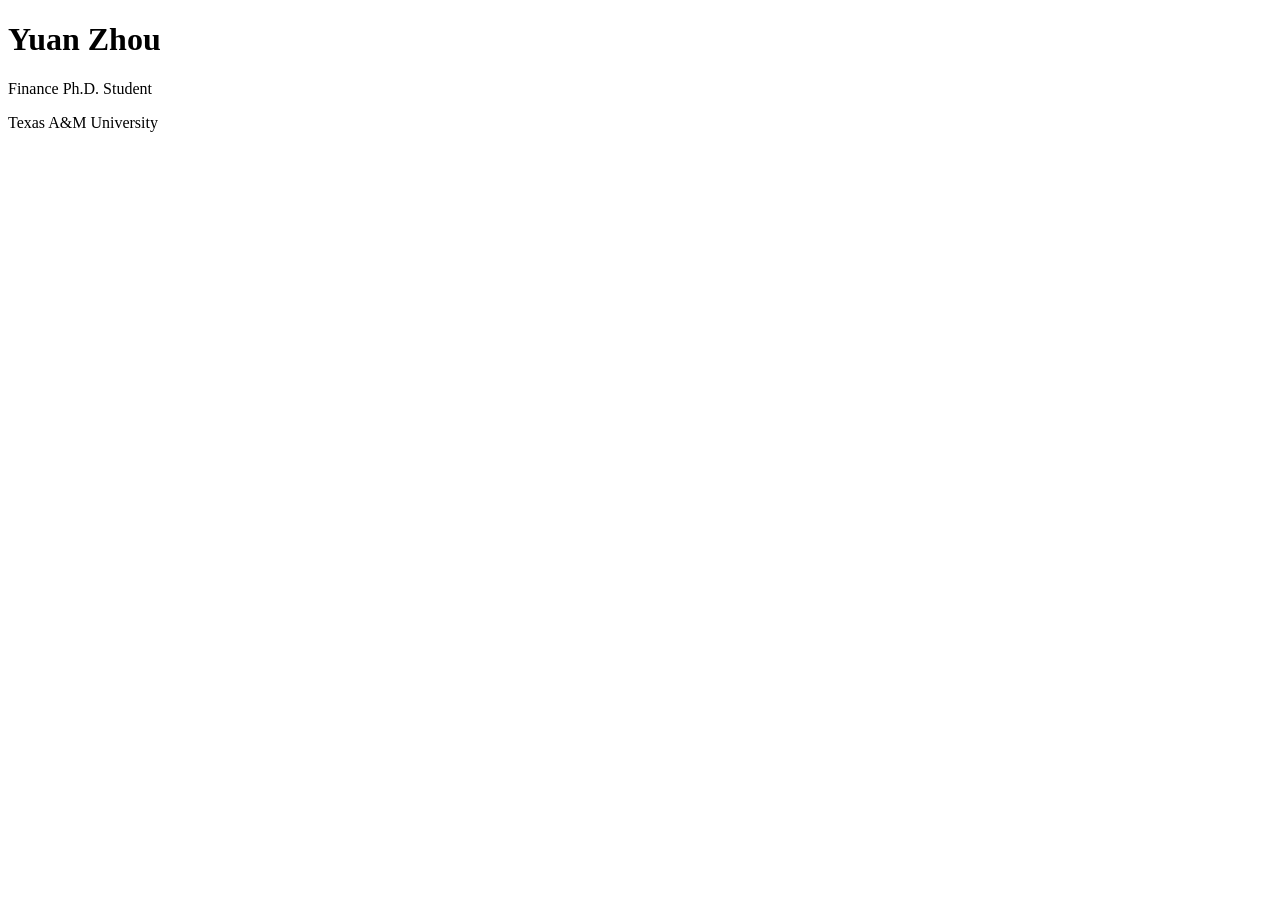
==== index.html @ 40436b4b "Create initial homepage" ====
<!DOCTYPE html>
<html>
<head>
    <meta charset="UTF-8">
    <title>Yuan Zhou</title>
</head>

<body>
    <h1>Yuan Zhou</h1>

    <p>Finance Ph.D. Student</p>

    <p>Texas A&M University</p>
</body>
</html>
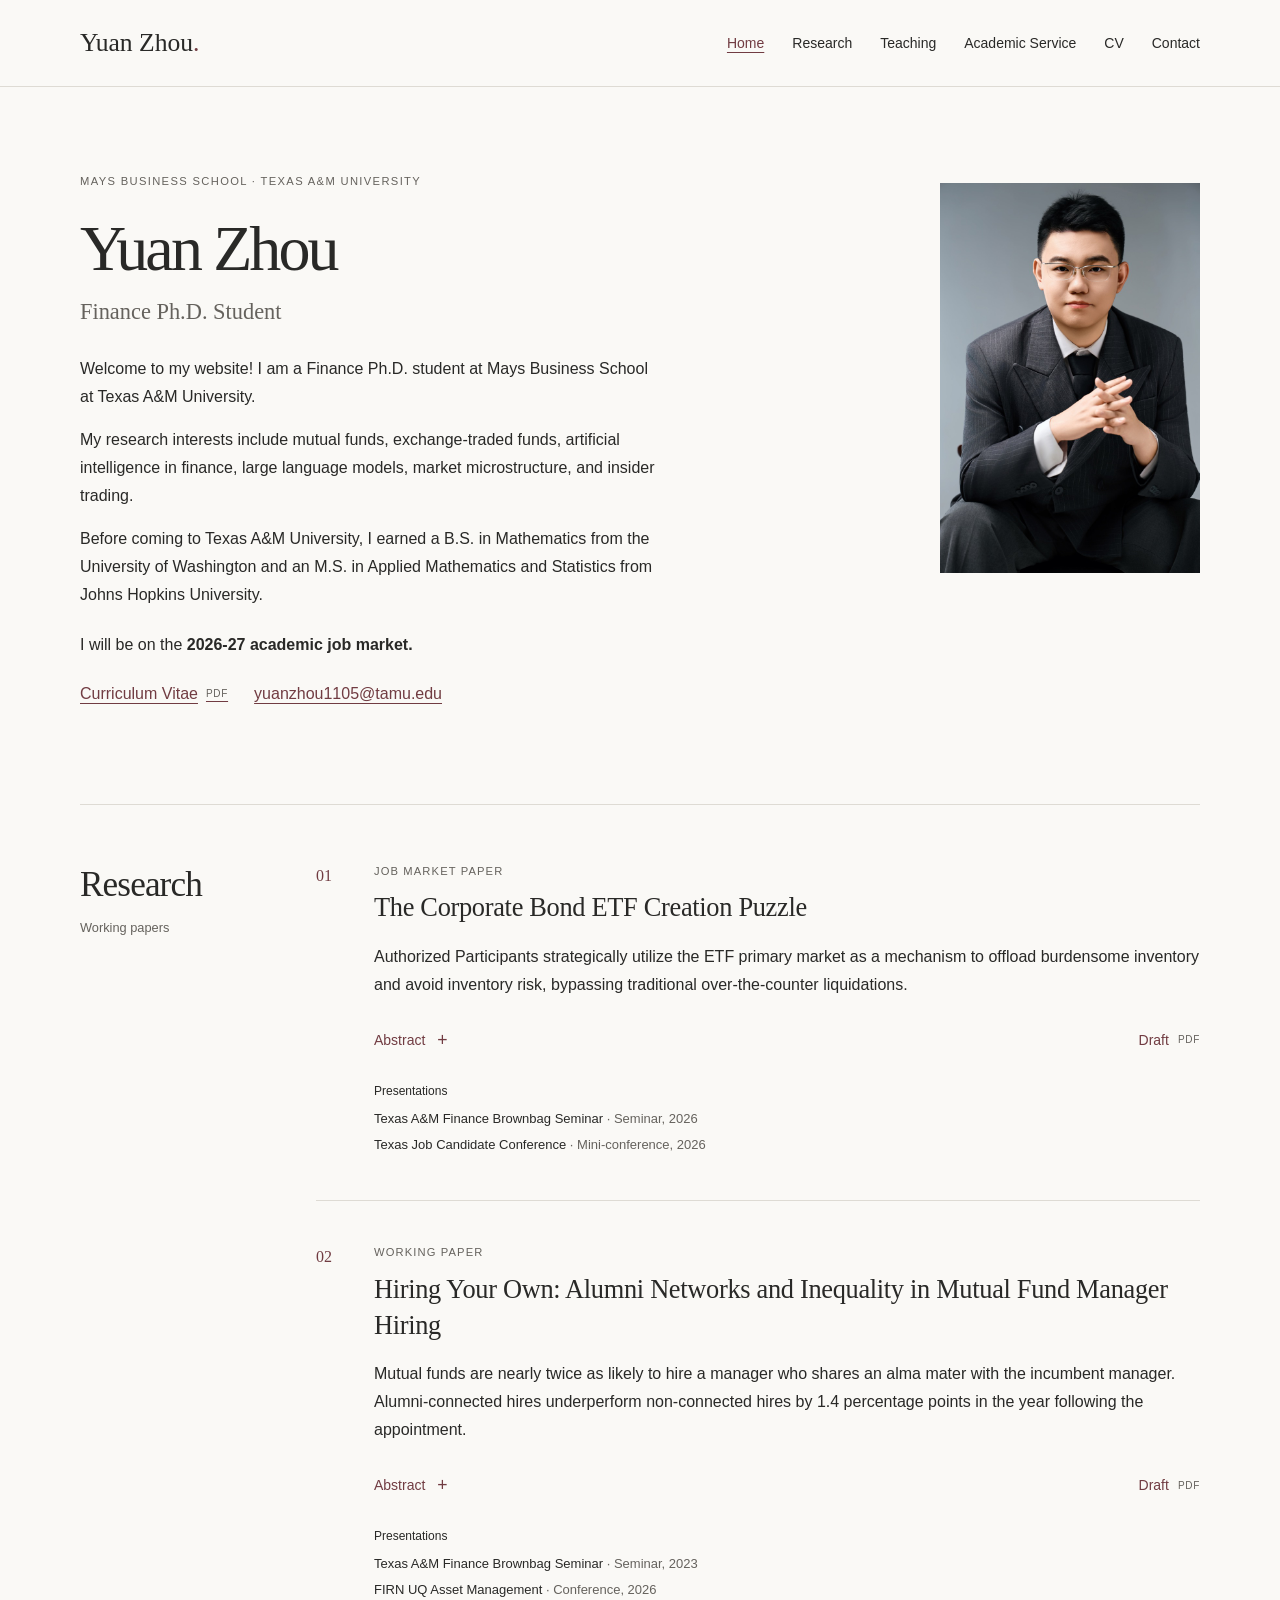
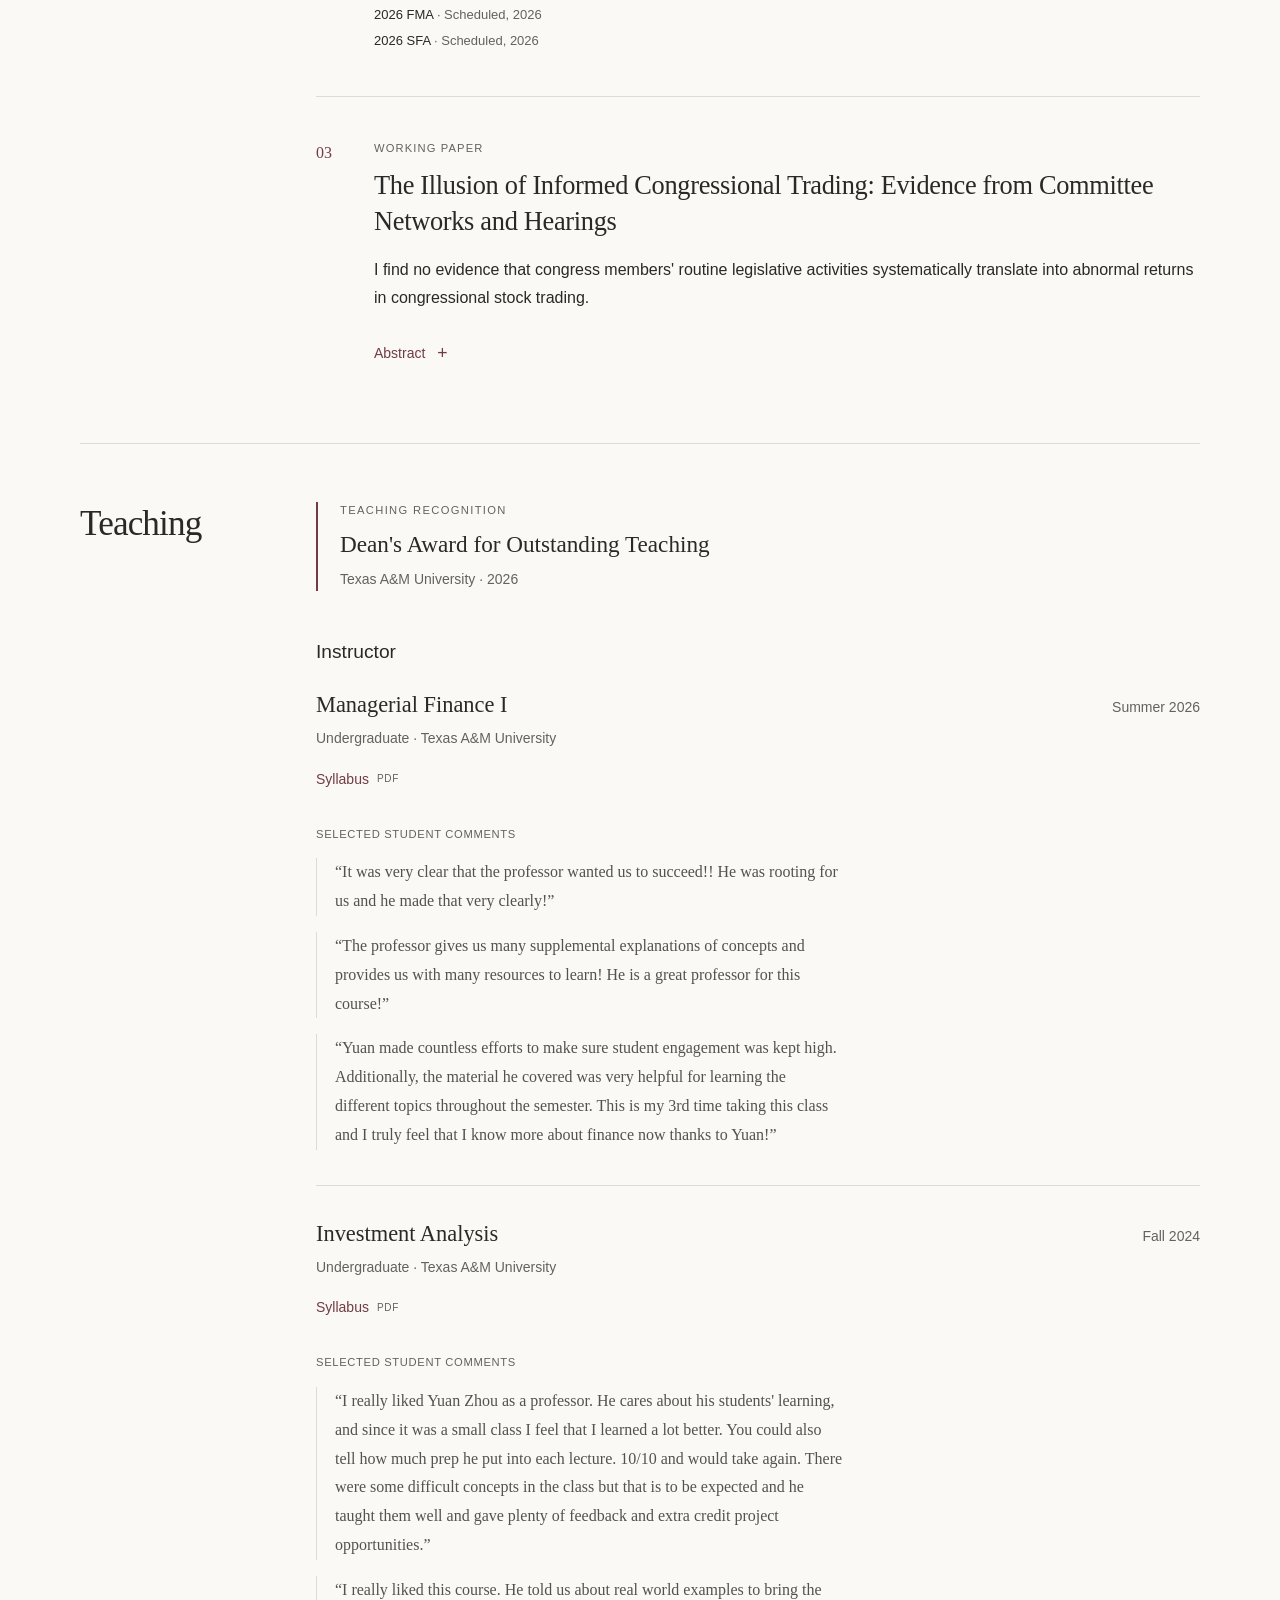
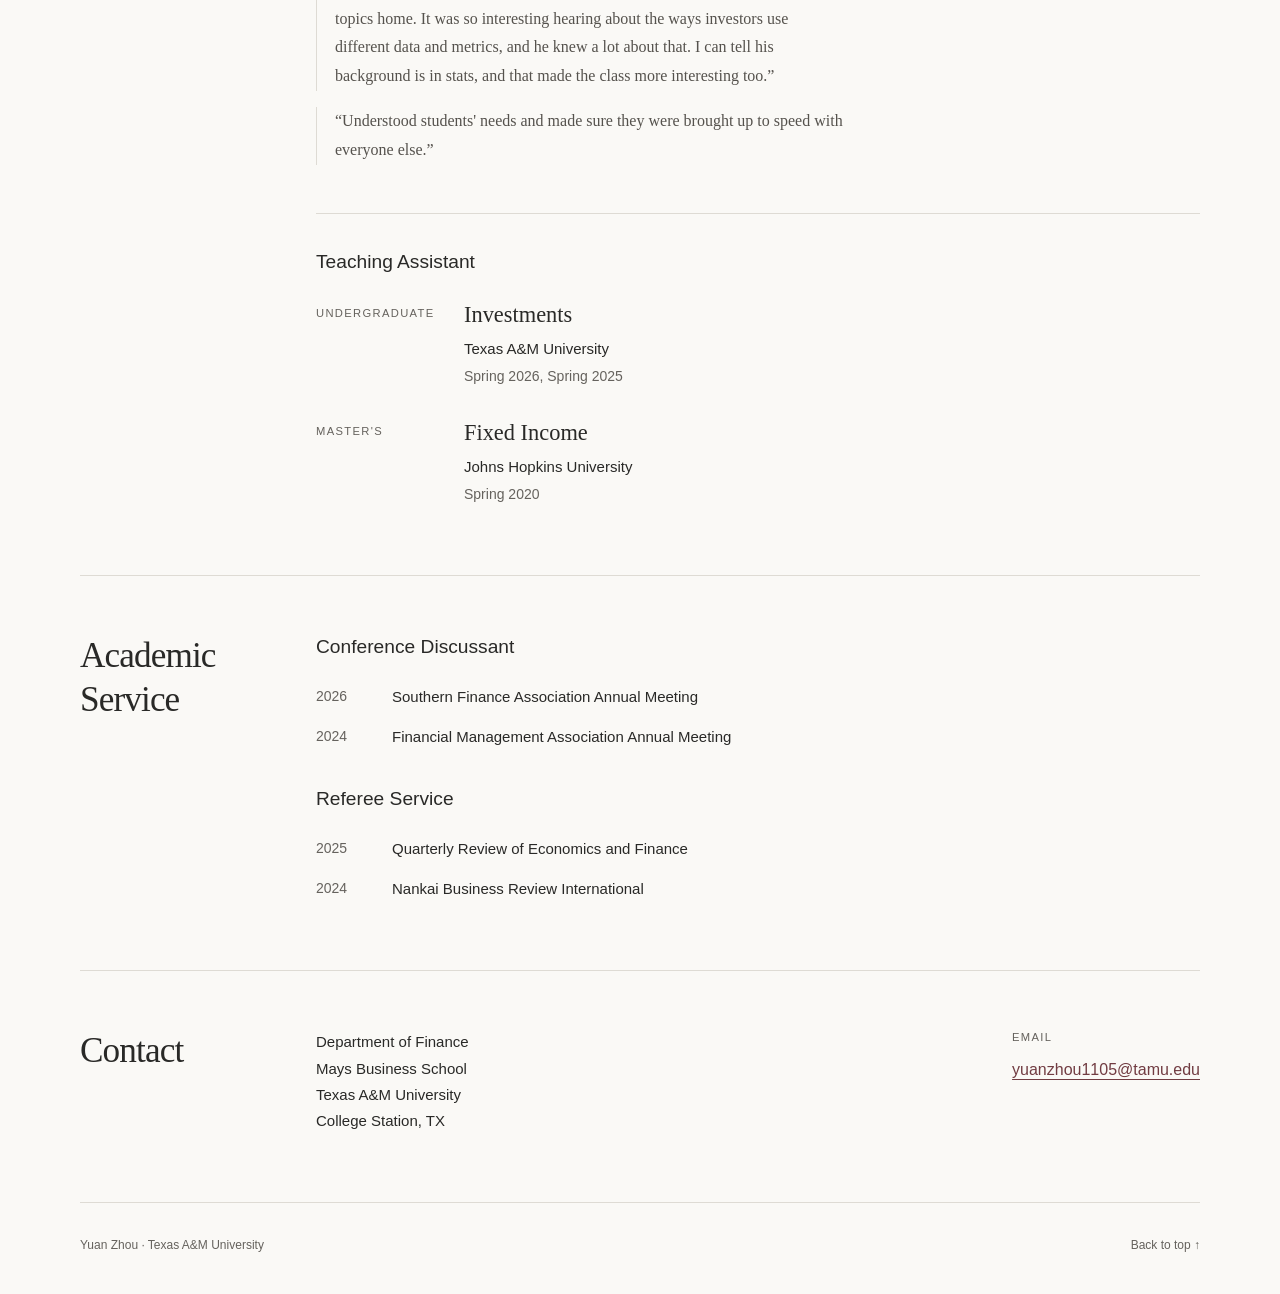
==== commit 39edaf6a: "Launch academic website" ====
--- a/index.html
+++ b/index.html
@@ -1,15 +1,276 @@
 <!DOCTYPE html>
-<html>
+<html lang="en">
 <head>
-    <meta charset="UTF-8">
-    <title>Yuan Zhou</title>
+  <meta charset="utf-8">
+  <meta name="viewport" content="width=device-width, initial-scale=1">
+  <meta name="description" content="Yuan Zhou, Finance Ph.D. Student at Mays Business School, Texas A&amp;M University. Research, teaching, and academic service.">
+  <meta name="theme-color" content="#faf9f6">
+  <meta property="og:type" content="website">
+  <meta property="og:title" content="Yuan Zhou | Finance Ph.D. Student at Texas A&amp;M University">
+  <meta property="og:description" content="Research and teaching at Mays Business School, Texas A&amp;M University. On the 2026-27 academic job market.">
+  <meta property="og:url" content="https://yuanzhou1105.github.io/">
+  <meta property="og:image" content="https://yuanzhou1105.github.io/assets/images/profile/yuan-zhou.jpg">
+  <meta property="og:image:alt" content="Portrait of Yuan Zhou">
+  <title>Yuan Zhou | Finance Ph.D. Student at Texas A&amp;M University</title>
+  <link rel="canonical" href="https://yuanzhou1105.github.io/">
+  <link rel="icon" href="data:,">
+  <link rel="stylesheet" href="css/style.css">
+  <script src="js/main.js" defer></script>
+  <script type="application/ld+json">
+  {
+    "@context": "https://schema.org",
+    "@type": "ProfilePage",
+    "url": "https://yuanzhou1105.github.io/",
+    "name": "Yuan Zhou | Finance Ph.D. Student at Texas A&M University",
+    "mainEntity": {
+      "@type": "Person",
+      "name": "Yuan Zhou",
+      "url": "https://yuanzhou1105.github.io/",
+      "image": "https://yuanzhou1105.github.io/assets/images/profile/yuan-zhou.jpg",
+      "jobTitle": "Finance Ph.D. Student",
+      "affiliation": {
+        "@type": "Organization",
+        "name": "Mays Business School",
+        "parentOrganization": {
+          "@type": "CollegeOrUniversity",
+          "name": "Texas A&M University"
+        }
+      }
+    }
+  }
+  </script>
 </head>
-
 <body>
-    <h1>Yuan Zhou</h1>
-
-    <p>Finance Ph.D. Student</p>
-
-    <p>Texas A&M University</p>
+  <a class="skip-link" href="#main">Skip to content</a>
+
+  <header class="site-header">
+    <div class="header-inner page-width">
+      <a class="wordmark" href="#home" aria-label="Yuan Zhou, home">Yuan Zhou<span aria-hidden="true">.</span></a>
+      <button class="nav-toggle" type="button" aria-expanded="false" aria-controls="site-navigation" hidden>Menu</button>
+      <nav id="site-navigation" class="site-navigation" aria-label="Main navigation">
+        <a href="#home">Home</a>
+        <a href="#research">Research</a>
+        <a href="#teaching">Teaching</a>
+        <a href="#academic-service">Academic Service</a>
+        <a href="assets/files/cv/Yuan_Zhou_CV.pdf" aria-label="CV, Yuan Zhou (PDF)">CV</a>
+        <a href="#contact">Contact</a>
+      </nav>
+    </div>
+  </header>
+
+  <main id="main" class="page-width" tabindex="-1">
+    <!-- Factual source: content/website_content.md. Keep both files in sync. -->
+    <section id="home" class="home-section" aria-labelledby="home-title">
+      <div class="introduction">
+        <p class="eyebrow">Mays Business School · Texas A&amp;M University</p>
+        <h1 id="home-title">Yuan Zhou</h1>
+        <p class="position">Finance Ph.D. Student</p>
+        <div class="biography">
+          <p>Welcome to my website! I am a Finance Ph.D. student at Mays Business School at Texas A&amp;M University.</p>
+          <p>My research interests include mutual funds, exchange-traded funds, artificial intelligence in finance, large language models, market microstructure, and insider trading.</p>
+          <p>Before coming to Texas A&amp;M University, I earned a B.S. in Mathematics from the University of Washington and an M.S. in Applied Mathematics and Statistics from Johns Hopkins University.</p>
+        </div>
+        <p class="job-market">I will be on the <strong>2026-27 academic job market.</strong></p>
+        <div class="profile-links">
+          <a class="text-link" href="assets/files/cv/Yuan_Zhou_CV.pdf">Curriculum Vitae <span class="file-kind">PDF</span></a>
+          <a class="text-link" href="mailto:yuanzhou1105@tamu.edu">yuanzhou1105@tamu.edu</a>
+        </div>
+      </div>
+      <figure class="portrait">
+        <img src="assets/images/profile/yuan-zhou.jpg" alt="Portrait of Yuan Zhou" width="800" height="1200" fetchpriority="high" decoding="async">
+      </figure>
+    </section>
+
+    <section id="research" class="section-grid" aria-labelledby="research-title">
+      <div class="section-heading">
+        <h2 id="research-title">Research</h2>
+        <p>Working papers</p>
+      </div>
+      <div class="section-body papers">
+        <!-- Each article is self-contained. Omit any link without a real destination. -->
+        <article class="paper" id="creation-puzzle" aria-labelledby="creation-title">
+          <span class="paper-number" aria-hidden="true">01</span>
+          <div class="paper-content">
+            <p class="paper-status">Job Market Paper</p>
+            <h3 id="creation-title">The Corporate Bond ETF Creation Puzzle</h3>
+            <p class="paper-summary">Authorized Participants strategically utilize the ETF primary market as a mechanism to offload burdensome inventory and avoid inventory risk, bypassing traditional over-the-counter liquidations.</p>
+            <div class="paper-actions">
+              <details class="abstract">
+                <summary>Abstract<span class="visually-hidden">: The Corporate Bond ETF Creation Puzzle</span></summary>
+                <div class="abstract-text">
+                  <p>Standard ETF arbitrage dictates that authorized participants (APs) create shares only when the fund trades at a premium. I document a "creation puzzle" in corporate bond ETFs: across a sample of 211 U.S. funds, 15.7% of primary market creations occur while the ETF trades at a discount to its net asset value (NAV). Using daily fund holdings and bond transactions, I show that this phenomenon is driven by AP inventory constraints rather than traditional price arbitrage. Specifically, APs selectively deliver hard-to-price bonds subject to elevated inventory pressure into ETF creation baskets. Following delivery, these bonds underperform by an average of 5.5 basis points over the subsequent 20 trading days. Furthermore, relative to a matched sample of non-delivered bonds, the delivered assets experience significant dealer sell-offs. These findings suggest that APs strategically utilize the ETF primary market as a mechanism to offload burdensome inventory and avoid inventory risk, bypassing traditional over-the-counter (OTC) liquidations.</p>
+                </div>
+              </details>
+              <a class="paper-link" href="assets/files/papers/Creation_Puzzle.pdf">Draft <span class="file-kind">PDF</span><span class="visually-hidden">: The Corporate Bond ETF Creation Puzzle</span></a>
+            </div>
+            <div class="presentations">
+              <h4>Presentations</h4>
+              <ul>
+                <li>Texas A&amp;M Finance Brownbag Seminar <span>· Seminar, 2026</span></li>
+                <li>Texas Job Candidate Conference <span>· Mini-conference, 2026</span></li>
+              </ul>
+            </div>
+          </div>
+        </article>
+
+        <article class="paper" id="hiring-your-own" aria-labelledby="hiring-title">
+          <span class="paper-number" aria-hidden="true">02</span>
+          <div class="paper-content">
+            <p class="paper-status">Working Paper</p>
+            <h3 id="hiring-title">Hiring Your Own: Alumni Networks and Inequality in Mutual Fund Manager Hiring</h3>
+            <p class="paper-summary">Mutual funds are nearly twice as likely to hire a manager who shares an alma mater with the incumbent manager. Alumni-connected hires underperform non-connected hires by 1.4 percentage points in the year following the appointment.</p>
+            <div class="paper-actions">
+              <details class="abstract">
+                <summary>Abstract<span class="visually-hidden">: Hiring Your Own: Alumni Networks and Inequality in Mutual Fund Manager Hiring</span></summary>
+                <div class="abstract-text">
+                  <p>This paper examines whether alumni networks influence hiring decisions in delegated asset management and whether such networks generate inefficiencies in managerial labor markets. Using a comprehensive sample of mutual fund manager appointments, I show that funds are nearly twice as likely to hire a manager who shares an alma mater with the incumbent manager. This hiring preference is primarily driven by undergraduate and MBA networks and is stronger among larger funds, during economic downturns, and when labor market conditions are weaker. Importantly, alumni-connected hires underperform non-connected hires by 1.4 percentage points in the year following the appointment. Consistent with investors recognizing these frictions, funds that hire alumni-connected managers experience lower capital inflows, shorter manager tenures, and lower survival rates. Overall, the evidence suggests that alumni networks shape hiring decisions in asset management and may generate agency frictions that impose costs on investors.</p>
+                </div>
+              </details>
+              <a class="paper-link" href="assets/files/papers/Hiring_Your_Own.pdf">Draft <span class="file-kind">PDF</span><span class="visually-hidden">: Hiring Your Own: Alumni Networks and Inequality in Mutual Fund Manager Hiring</span></a>
+            </div>
+            <div class="presentations">
+              <h4>Presentations</h4>
+              <ul>
+                <li>Texas A&amp;M Finance Brownbag Seminar <span>· Seminar, 2023</span></li>
+                <li>FIRN UQ Asset Management <span>· Conference, 2026</span></li>
+                <li>2026 FMA <span>· Scheduled, 2026</span></li>
+                <li>2026 SFA <span>· Scheduled, 2026</span></li>
+              </ul>
+            </div>
+          </div>
+        </article>
+
+        <article class="paper" id="congressional-trading" aria-labelledby="congressional-title">
+          <span class="paper-number" aria-hidden="true">03</span>
+          <div class="paper-content">
+            <p class="paper-status">Working Paper</p>
+            <h3 id="congressional-title">The Illusion of Informed Congressional Trading: Evidence from Committee Networks and Hearings</h3>
+            <p class="paper-summary">I find no evidence that congress members' routine legislative activities systematically translate into abnormal returns in congressional stock trading.</p>
+            <div class="paper-actions">
+              <details class="abstract">
+                <summary>Abstract<span class="visually-hidden">: The Illusion of Informed Congressional Trading: Evidence from Committee Networks and Hearings</span></summary>
+                <div class="abstract-text">
+                  <p>I examine whether members of Congress exploit legislative access for personal equity trading. Using a novel Large Language Model (LLM) approach, I map firm 10-K business overviews to congressional committee jurisdictions to create a continuous measure of firm-politician information alignment. I find no evidence that congressmembers earn abnormal returns when trading stocks closely aligned with their committee assignments. Furthermore, trading performance does not improve following committee hearings, nor is there evidence of cross-committee information spillovers among shared peers. The lack of outperformance is consistent across trade sizes and reporting delays. Finally, exploiting the shift to virtual hearings during the COVID-19 pandemic as an exogenous shock to in-person information sharing, I document no systematic change in trading outcomes. My findings suggest that routine legislative activities do not systematically translate into abnormal returns in congressional stock trading.</p>
+                </div>
+              </details>
+            </div>
+          </div>
+        </article>
+      </div>
+    </section>
+
+    <section id="teaching" class="section-grid" aria-labelledby="teaching-title">
+      <div class="section-heading">
+        <h2 id="teaching-title">Teaching</h2>
+      </div>
+      <div class="section-body">
+        <aside class="teaching-recognition" aria-labelledby="recognition-title">
+          <h3 id="recognition-title" class="eyebrow">Teaching Recognition</h3>
+          <p class="award-name">Dean's Award for Outstanding Teaching</p>
+          <p class="meta">Texas A&amp;M University · 2026</p>
+        </aside>
+
+        <h3 class="subsection-title">Instructor</h3>
+        <article class="course" aria-labelledby="managerial-title">
+          <div class="course-heading">
+            <h4 id="managerial-title">Managerial Finance I</h4>
+            <p class="course-term">Summer 2026</p>
+          </div>
+          <p class="meta">Undergraduate · Texas A&amp;M University</p>
+          <a class="document-link" href="assets/files/teaching/Syllabus_FINC361_Managerial_Finance_Summer_2026.pdf">Syllabus <span class="file-kind">PDF</span><span class="visually-hidden">: Managerial Finance I, Summer 2026</span></a>
+          <div class="student-comments" role="group" aria-label="Selected student comments on Managerial Finance I">
+            <p class="comments-label">Selected student comments</p>
+            <blockquote><p>“It was very clear that the professor wanted us to succeed!! He was rooting for us and he made that very clearly!”</p></blockquote>
+            <blockquote><p>“The professor gives us many supplemental explanations of concepts and provides us with many resources to learn! He is a great professor for this course!”</p></blockquote>
+            <blockquote><p>“Yuan made countless efforts to make sure student engagement was kept high.
+              Additionally, the material he covered was very helpful for learning the different topics throughout the semester. This is my 3rd time taking this class and I truly feel that I know more about finance now thanks to Yuan!”</p></blockquote>
+          </div>
+        </article>
+
+        <article class="course" aria-labelledby="investments-title">
+          <div class="course-heading">
+            <h4 id="investments-title">Investment Analysis</h4>
+            <p class="course-term">Fall 2024</p>
+          </div>
+          <p class="meta">Undergraduate · Texas A&amp;M University</p>
+          <a class="document-link" href="assets/files/teaching/Syllabus_FINC351_Investment_Analysis_Fall_2024.pdf">Syllabus <span class="file-kind">PDF</span><span class="visually-hidden">: Investment Analysis, Fall 2024</span></a>
+          <div class="student-comments" role="group" aria-label="Selected student comments on Investment Analysis">
+            <p class="comments-label">Selected student comments</p>
+            <blockquote><p>“I really liked Yuan Zhou as a professor. He cares about his students&#39; learning, and since it was a small class I feel that I learned a lot better. You could also tell how much prep he put into each lecture. 10/10 and would take again. There were some difficult concepts in the class but that is to be expected and he taught them well and gave plenty of feedback and extra credit project opportunities.”</p></blockquote>
+            <blockquote><p>“I really liked this course. He told us about real world examples to bring the topics
+              home. It was so interesting hearing about the ways investors use different data and
+              metrics, and he knew a lot about that. I can tell his background is in stats, and that made the class more interesting too.”</p></blockquote>
+            <blockquote><p>“Understood students' needs and made sure they were brought up to speed with
+              everyone else.”</p></blockquote>
+          </div>
+        </article>
+
+        <div class="teaching-assistant">
+          <h3 class="subsection-title">Teaching Assistant</h3>
+          <div class="assistant-role">
+            <p class="eyebrow">Undergraduate</p>
+            <div>
+              <h4>Investments</h4>
+              <p>Texas A&amp;M University</p>
+              <p class="meta">Spring 2026, Spring 2025</p>
+            </div>
+          </div>
+          <div class="assistant-role">
+            <p class="eyebrow">Master's</p>
+            <div>
+              <h4>Fixed Income</h4>
+              <p>Johns Hopkins University</p>
+              <p class="meta">Spring 2020</p>
+            </div>
+          </div>
+        </div>
+      </div>
+    </section>
+
+    <section id="academic-service" class="section-grid" aria-labelledby="service-title">
+      <div class="section-heading">
+        <h2 id="service-title">Academic<br class="desktop-break"> Service</h2>
+      </div>
+      <div class="section-body service-body">
+        <div>
+          <h3 class="subsection-title">Conference Discussant</h3>
+          <dl class="service-list">
+            <div><dt>2026</dt><dd>Southern Finance Association Annual Meeting</dd></div>
+            <div><dt>2024</dt><dd>Financial Management Association Annual Meeting</dd></div>
+          </dl>
+        </div>
+        <div>
+          <h3 class="subsection-title">Referee Service</h3>
+          <dl class="service-list">
+            <div><dt>2025</dt><dd>Quarterly Review of Economics and Finance</dd></div>
+            <div><dt>2024</dt><dd>Nankai Business Review International</dd></div>
+          </dl>
+        </div>
+      </div>
+    </section>
+
+    <section id="contact" class="section-grid contact-section" aria-labelledby="contact-title">
+      <div class="section-heading">
+        <h2 id="contact-title">Contact</h2>
+      </div>
+      <div class="section-body contact-body">
+        <address>
+          Department of Finance<br>
+          Mays Business School<br>
+          Texas A&amp;M University<br>
+          College Station, TX
+        </address>
+        <div>
+          <p class="eyebrow">Email</p>
+          <a class="text-link" href="mailto:yuanzhou1105@tamu.edu">yuanzhou1105@tamu.edu</a>
+        </div>
+      </div>
+    </section>
+  </main>
+
+  <footer class="site-footer page-width">
+    <p>Yuan Zhou <span>· Texas A&amp;M University</span></p>
+    <a href="#home">Back to top <span aria-hidden="true">↑</span></a>
+  </footer>
 </body>
 </html>
--- a/css/style.css
+++ b/css/style.css
@@ -0,0 +1,238 @@
+/* No web fonts or external assets are required. */
+:root {
+  color-scheme: light;
+  --paper: #faf9f6;
+  --ink: #292927;
+  --muted: #65625d;
+  --accent: #713c42;
+  --line: #dedbd4;
+  --serif: Georgia, "Times New Roman", serif;
+  --sans: -apple-system, BlinkMacSystemFont, "Segoe UI", Arial, sans-serif;
+}
+
+* { box-sizing: border-box; }
+html { scroll-behavior: smooth; scroll-padding-top: 7rem; }
+body {
+  margin: 0;
+  background: var(--paper);
+  color: var(--ink);
+  font: 1rem/1.75 var(--sans);
+  -webkit-font-smoothing: antialiased;
+}
+::selection { background: #e6d9d8; color: var(--ink); }
+a { color: inherit; text-underline-offset: 0.25em; }
+a:hover { color: var(--accent); }
+a, button, summary { -webkit-tap-highlight-color: transparent; }
+:focus-visible { outline: 2px solid var(--accent); outline-offset: 5px; }
+button { font: inherit; }
+img { display: block; max-width: 100%; height: auto; }
+h1, h2, h3, h4, p, figure, blockquote, dl, dd { margin: 0; }
+h1, h2, h3, h4 { line-height: 1.25; }
+h1, h2 { font-family: var(--serif); font-weight: 400; }
+p + p { margin-top: 1rem; }
+.page-width { width: min(1120px, calc(100% - 96px)); margin-inline: auto; }
+.visually-hidden {
+  position: absolute;
+  width: 1px;
+  height: 1px;
+  padding: 0;
+  margin: -1px;
+  overflow: hidden;
+  clip-path: inset(50%);
+  white-space: nowrap;
+  border: 0;
+}
+.skip-link {
+  position: fixed;
+  top: 12px;
+  left: 12px;
+  z-index: 20;
+  padding: 8px 16px;
+  background: var(--ink);
+  color: white;
+  transform: translateY(-200%);
+}
+.skip-link:focus { transform: translateY(0); color: white; }
+
+/* Navigation stays available while reading the longer research abstracts. */
+.site-header {
+  position: sticky;
+  top: 0;
+  z-index: 10;
+  background: var(--paper);
+  border-bottom: 1px solid var(--line);
+}
+.header-inner { display: flex; align-items: center; justify-content: space-between; min-height: 86px; gap: 24px; }
+.wordmark { font: 1.6rem/1 var(--serif); text-decoration: none; white-space: nowrap; }
+.wordmark span { color: var(--accent); }
+.site-navigation { display: flex; align-items: center; gap: 28px; }
+.site-navigation a {
+  padding-block: 12px;
+  font-size: 0.875rem;
+  text-decoration: none;
+  white-space: nowrap;
+}
+.site-navigation a:hover { text-decoration: underline; }
+.site-navigation a[aria-current="location"] { color: var(--accent); text-decoration: underline; }
+.nav-toggle { display: none; }
+
+/* Introduction: the image sits beside the text without a card or decorative frame. */
+.home-section { display: grid; grid-template-columns: minmax(0, 1fr) 260px; align-items: start; gap: 90px; padding-block: 86px 88px; }
+.eyebrow { color: var(--muted); font: 500 0.7rem/1.6 var(--sans); letter-spacing: 0.12em; text-transform: uppercase; }
+h1 { margin-top: 18px; font-size: clamp(3rem, 5vw, 4.3rem); letter-spacing: -0.045em; }
+.position { margin-top: 6px; color: var(--muted); font: 1.4rem/1.5 var(--serif); }
+.biography { margin-top: 26px; max-width: 65ch; }
+.biography p + p { margin-top: 15px; }
+.job-market { margin-block: 22px 13px; }
+.job-market strong { font-weight: 600; }
+.text-link { color: var(--accent); text-decoration-thickness: 1px; overflow-wrap: anywhere; }
+.profile-links { display: flex; flex-wrap: wrap; align-items: center; gap: 6px 26px; }
+.profile-links > a { display: inline-flex; align-items: center; gap: 8px; min-height: 44px; }
+.document-link { display: inline-flex; align-items: center; gap: 8px; min-height: 44px; margin-top: 6px; color: var(--accent); font-size: 0.875rem; text-decoration: none; }
+.document-link:hover { text-decoration: underline; }
+.portrait { margin-top: 10px; }
+.portrait img { width: 100%; }
+
+/* Section labels form a quiet left column; the papers receive the widest column. */
+.section-grid { display: grid; grid-template-columns: 180px minmax(0, 1fr); gap: 56px; padding-block: 58px 68px; border-top: 1px solid var(--line); }
+.section-heading h2 { font-size: 2.2rem; letter-spacing: -0.025em; }
+.section-heading > p { margin-top: 10px; color: var(--muted); font-size: 0.8rem; }
+.section-body { min-width: 0; }
+.paper { display: grid; grid-template-columns: 32px minmax(0, 1fr); gap: 26px; }
+.paper + .paper { margin-top: 44px; padding-top: 43px; border-top: 1px solid var(--line); }
+.paper-number { color: var(--accent); font: 1rem/1.6 var(--serif); font-variant-numeric: tabular-nums; }
+.paper-status { margin-bottom: 10px; color: var(--muted); font-size: 0.7rem; line-height: 1.6; text-transform: uppercase; letter-spacing: 0.1em; }
+.paper h3 { font: 400 1.65rem/1.35 var(--serif); letter-spacing: -0.012em; }
+.paper-summary { margin-top: 17px; }
+.coauthors { margin-top: 9px; color: var(--muted); font-size: 0.9rem; }
+
+/* Native details work with keyboard input and when JavaScript is unavailable.
+   The grid keeps Draft beside Abstract, even while the abstract is expanded. */
+.paper-actions { display: grid; grid-template-columns: minmax(0, 1fr) auto; align-items: start; column-gap: 22px; margin-top: 19px; }
+.abstract { grid-column: 1 / -1; grid-row: 1; min-width: 0; }
+.abstract summary {
+  display: flex;
+  align-items: center;
+  gap: 12px;
+  width: fit-content;
+  min-height: 44px;
+  cursor: pointer;
+  list-style: none;
+  color: var(--accent);
+  font-size: 0.875rem;
+  font-weight: 500;
+}
+.abstract summary::-webkit-details-marker { display: none; }
+.abstract summary::after { content: "+"; font-size: 1.1rem; font-weight: 400; }
+.abstract[open] summary::after { content: "−"; }
+.abstract summary:hover { text-decoration: underline; text-underline-offset: 0.25em; }
+.abstract-text { margin-top: 9px; padding: 15px 0 4px 20px; border-left: 2px solid var(--line); color: #53514c; font-size: 0.9375rem; line-height: 1.85; }
+.paper-link { grid-column: 2; grid-row: 1; z-index: 1; display: inline-flex; align-items: center; gap: 9px; min-height: 44px; color: var(--accent); font-size: 0.875rem; text-decoration: none; }
+.paper-link:hover { text-decoration: underline; }
+.file-kind { color: var(--muted); font-size: 0.625rem; letter-spacing: 0.07em; }
+.presentations { margin-top: 20px; }
+.presentations h4 { font: 500 0.75rem/1.6 var(--sans); }
+.presentations ul { list-style: none; margin: 6px 0 0; padding: 0; font-size: 0.8125rem; line-height: 1.8; }
+.presentations li + li { margin-top: 2px; }
+.presentations span { color: var(--muted); }
+
+/* Optional, real figures can be added to an article without changing the layout. */
+.research-gallery { display: grid; grid-template-columns: repeat(auto-fit, minmax(min(100%, 240px), 1fr)); gap: 24px; margin-top: 26px; }
+.research-gallery a { display: block; }
+.research-gallery img { width: 100%; }
+.research-gallery figcaption { margin-top: 9px; color: var(--muted); font-size: 0.8rem; }
+
+/* Teaching uses course headings and plain quotations, without ratings or cards. */
+.teaching-recognition { margin-bottom: 48px; padding: 0 0 0 22px; border-left: 2px solid var(--accent); }
+.award-name { margin-top: 8px; font: 1.45rem/1.4 var(--serif); }
+.meta { margin-top: 6px; color: var(--muted); font-size: 0.875rem; }
+.subsection-title { margin-bottom: 23px; font: 500 1.2rem/1.4 var(--sans); }
+.course + .course { margin-top: 35px; padding-top: 32px; border-top: 1px solid var(--line); }
+.course-heading { display: flex; flex-wrap: wrap; align-items: baseline; justify-content: space-between; gap: 6px 24px; }
+.course h4, .assistant-role h4 { font: 400 1.4rem/1.4 var(--serif); }
+.course-term { color: var(--muted); font-size: 0.875rem; }
+.student-comments { margin-top: 24px; }
+.comments-label { margin-bottom: 14px; color: var(--muted); font-size: 0.7rem; letter-spacing: 0.06em; text-transform: uppercase; }
+.student-comments blockquote { max-width: 66ch; padding-left: 18px; border-left: 1px solid var(--line); color: #55524d; font: 1rem/1.8 var(--serif); }
+.student-comments blockquote + blockquote { margin-top: 16px; }
+.teaching-assistant { margin-top: 48px; padding-top: 35px; border-top: 1px solid var(--line); }
+.assistant-role { display: grid; grid-template-columns: 130px minmax(0, 1fr); gap: 18px; }
+.assistant-role + .assistant-role { margin-top: 28px; }
+.assistant-role > .eyebrow { margin-top: 6px; }
+.assistant-role h4 + p { margin-top: 6px; font-size: 0.9375rem; }
+.assistant-role .meta { margin-top: 2px; }
+
+/* Service and contact remain concise and use only supplied information. */
+.service-body > div + div { margin-top: 36px; }
+.service-list > div { display: grid; grid-template-columns: 58px minmax(0, 1fr); gap: 18px; }
+.service-list > div + div { margin-top: 14px; }
+.service-list dt { color: var(--muted); font-size: 0.875rem; font-variant-numeric: tabular-nums; }
+.service-list dd { font-size: 0.9375rem; }
+.contact-body { display: flex; flex-wrap: wrap; justify-content: space-between; align-items: start; gap: 28px; }
+address { font-style: normal; font-size: 0.9375rem; }
+.contact-body .eyebrow { margin-bottom: 9px; }
+.site-footer { display: flex; align-items: center; justify-content: space-between; gap: 24px; border-top: 1px solid var(--line); padding-block: 24px 30px; color: var(--muted); font-size: 0.75rem; }
+.site-footer a { padding-block: 8px; text-decoration: none; white-space: nowrap; }
+.site-footer a:hover { text-decoration: underline; }
+
+/* Tablet: keep the introduction in two columns but give the text more room. */
+@media (max-width: 1000px) {
+  .page-width { width: calc(100% - 64px); }
+  .home-section { grid-template-columns: minmax(0, 1fr) 220px; gap: 42px; padding-block: 62px; }
+  .site-navigation { gap: 20px; }
+  .section-grid { grid-template-columns: 150px minmax(0, 1fr); gap: 30px; }
+  .section-heading h2 { font-size: 1.9rem; }
+  .paper { gap: 15px; }
+}
+
+/* Mobile: navigation is enhanced by JS, but stays fully visible without JS. */
+@media (max-width: 760px) {
+  html { scroll-padding-top: 6rem; }
+  .page-width { width: calc(100% - 40px); }
+  .header-inner { flex-wrap: wrap; min-height: 70px; gap: 0 20px; padding-block: 16px; }
+  .wordmark { font-size: 1.5rem; }
+  .nav-toggle:not([hidden]) { display: block; min-height: 38px; padding: 2px 0 2px 15px; border: 0; background: none; color: var(--accent); font-size: 0.875rem; cursor: pointer; }
+  .site-navigation { width: 100%; flex-wrap: wrap; gap: 0 22px; padding-top: 15px; }
+  .site-navigation a { padding-block: 10px; }
+  .nav-toggle[aria-expanded="false"] + .site-navigation { display: none; }
+  .nav-toggle[hidden] + .site-navigation { display: flex; }
+  .home-section { grid-template-columns: minmax(0, 1fr) 96px; gap: 0 20px; padding-block: 38px 46px; }
+  .introduction { display: contents; }
+  .introduction > .eyebrow { grid-column: 1 / -1; grid-row: 1; margin-bottom: 24px; }
+  h1 { grid-column: 1; grid-row: 2; align-self: end; margin-top: 0; font-size: clamp(2.125rem, 8vw, 3rem); }
+  .position { grid-column: 1; grid-row: 3; font-size: 1.15rem; }
+  .biography { grid-column: 1 / -1; grid-row: 4; margin-top: 28px; }
+  .job-market { grid-column: 1 / -1; grid-row: 5; }
+  .profile-links { grid-column: 1 / -1; grid-row: 6; }
+  .portrait { grid-column: 2; grid-row: 2 / 4; align-self: center; margin-top: 0; width: 96px; }
+  .section-grid { grid-template-columns: minmax(0, 1fr); gap: 30px; padding-block: 40px 46px; }
+  .section-heading h2 { font-size: 2rem; }
+  .section-heading > p { margin-top: 5px; }
+  .paper { grid-template-columns: 26px minmax(0, 1fr); gap: 13px; }
+  .paper h3 { font-size: 1.5rem; }
+  .paper + .paper { margin-top: 32px; padding-top: 31px; }
+  .paper-summary { font-size: 0.9375rem; }
+  .abstract-text { padding-left: 14px; }
+  .teaching-recognition { padding-left: 17px; margin-bottom: 34px; }
+  .award-name { font-size: 1.35rem; }
+  .assistant-role { grid-template-columns: minmax(0, 1fr); gap: 5px; }
+  .desktop-break { display: none; }
+  .contact-body { gap: 25px; }
+  .site-footer { align-items: start; gap: 15px; }
+  .site-footer p { max-width: 180px; }
+}
+
+@media (prefers-reduced-motion: reduce) {
+  html { scroll-behavior: auto; }
+}
+
+@media print {
+  body { background: white; color: black; font-size: 10pt; }
+  .page-width { width: 100%; }
+  .site-header, .site-footer, .skip-link { display: none; }
+  .home-section { padding-block: 0 25px; grid-template-columns: minmax(0, 1fr) 130px; gap: 25px; }
+  h1 { font-size: 32pt; }
+  .section-grid { padding-block: 25px; grid-template-columns: 120px minmax(0, 1fr); gap: 25px; }
+  h2, h3, h4 { break-after: avoid; }
+  .course-heading, .assistant-role, .service-list > div { break-inside: avoid; }
+}
